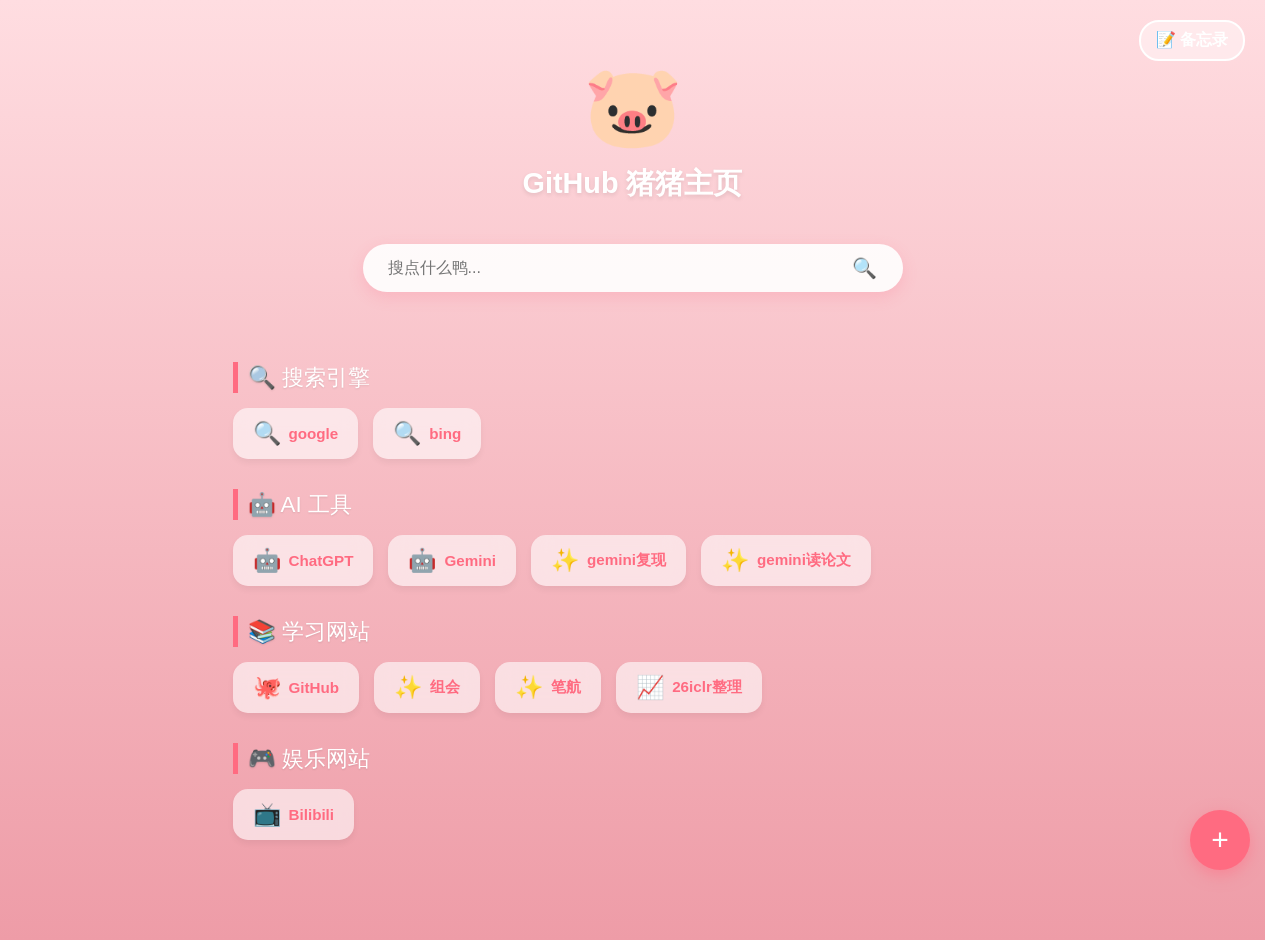
==== index.html @ bd5a1b28 "Update index.html" ====
<!DOCTYPE html>
<html lang="zh-CN">
<head>
    <meta charset="UTF-8">
    <meta name="viewport" content="width=device-width, initial-scale=1.0">
    <title>我的猪猪导航 🐷</title>
    <link rel="stylesheet" href="css/style.css">
</head>
<body>

    <a href="memo.html" class="nav-link-btn">📝 备忘录</a>

    <div class="header-section">
        <div class="piggy-icon" id="piggy" onclick="triggerPigRain()">🐷</div>
        <h1>GitHub 猪猪主页</h1>
    </div>

    <form action="https://www.baidu.com/s" target="_blank" class="search-box">
        <input type="text" name="wd" class="search-input" placeholder="搜点什么鸭..." autocomplete="off">
        <button type="submit" class="search-btn">🔍</button>
    </form>

    <div id="main-container">
        <p style="color: #fff; text-align: center;">正在连接猪猪星球...</p>
    </div>

    <button class="add-btn" onclick="openModal()">+</button>

    <div class="modal-overlay" id="addModal">
        <div class="modal">
            <h2>添加新传送门 🚪</h2>
            <div class="input-group">
                <label>选择分类</label>
                <select id="categorySelect"></select>
            </div>
            <div class="input-group">
                <label>网站名称</label>
                <input type="text" id="siteName" placeholder="例如：B站">
            </div>
            <div class="input-group">
                <label>网址 (URL)</label>
                <input type="text" id="siteUrl" placeholder="https://...">
            </div>
            <div class="input-group">
                <label>图标 (Emoji)</label>
                <input type="text" id="siteIcon" placeholder="例如：📺" value="✨">
            </div>
            <div class="input-group" id="tokenGroup" style="display:none;">
                <label>GitHub Token (首次需要)</label>
                <input type="password" id="ghToken" placeholder="ghp_xxxx...">
            </div>
            <div id="status-msg"></div>
            <div class="modal-buttons">
                <button class="btn btn-cancel" onclick="closeModal()">取消</button>
                <button class="btn btn-confirm" onclick="saveToGithub()">保存 🚀</button>
            </div>
        </div>
    </div>

    <script src="js/main.js"></script>
</body>
</html>
---- css/style.css ----
/* --- 全局基础样式 --- */
html { scrollbar-gutter: stable; }
body, html {
    margin: 0; padding: 0; width: 100%; min-height: 100%;
    background: linear-gradient(180deg, #ffdde1 0%, #ee9ca7 100%);
    font-family: 'Microsoft YaHei', sans-serif;
    display: flex; flex-direction: column; align-items: center;
    overflow-x: hidden;
}

/* --- 通用动画 --- */
@keyframes bounce { 0%, 20%, 50%, 80%, 100% {transform: translateY(0);} 40% {transform: translateY(-20px);} 60% {transform: translateY(-10px);} }
@keyframes fall { to { transform: translateY(110vh) rotate(360deg); } }
@keyframes popIn { from { opacity: 0; transform: scale(0.8); } to { opacity: 1; transform: scale(1); } }

/* --- 头部组件 --- */
.header-section { text-align: center; margin-top: 60px; margin-bottom: 30px; z-index: 10; position: relative; }
.piggy-icon { font-size: 80px; display: inline-block; cursor: pointer; transition: transform 0.2s; animation: bounce 2s infinite; user-select: none; }
.piggy-icon:active { transform: scale(0.9); }
h1 { color: #fff; margin: 10px 0; font-size: 1.8em; text-shadow: 0 2px 4px rgba(0,0,0,0.1); }

/* --- 导航跳转按钮 --- */
.nav-link-btn {
    position: absolute; top: 20px; right: 20px;
    background: rgba(255, 255, 255, 0.4); border: 2px solid white;
    padding: 8px 15px; border-radius: 20px; text-decoration: none;
    color: white; font-weight: bold; transition: all 0.3s; z-index: 100;
}
.nav-link-btn:hover { background: white; color: #ff6b81; transform: translateY(-2px); }

/* --- 搜索框 --- */
.search-box {
    background: rgba(255, 255, 255, 0.9); padding: 10px 20px; border-radius: 50px;
    box-shadow: 0 5px 15px rgba(255, 105, 135, 0.2); display: flex; align-items: center;
    width: 90%; max-width: 500px; margin-bottom: 40px; z-index: 10; position: relative;
}
.search-input { border: none; background: transparent; outline: none; font-size: 16px; flex-grow: 1; padding: 5px; color: #555; }
.search-btn { background: none; border: none; cursor: pointer; font-size: 20px; }

/* --- 链接卡片与分类 --- */
#main-container { width: 90%; max-width: 800px; padding-bottom: 100px; z-index: 10; position: relative; }
.category-title {
    color: #fff; font-size: 1.4em; margin-top: 30px; margin-bottom: 15px;
    padding-left: 10px; border-left: 5px solid #ff6b81; text-shadow: 0 1px 2px rgba(0,0,0,0.1);
}
.links-grid { display: flex; flex-wrap: wrap; gap: 15px; }
.link-card {
    background: rgba(255, 255, 255, 0.6); backdrop-filter: blur(10px);
    padding: 12px 20px; border-radius: 15px; text-decoration: none;
    color: #ff6b81; font-weight: bold; display: flex; align-items: center;
    gap: 8px; transition: all 0.3s ease; box-shadow: 0 4px 6px rgba(0,0,0,0.05); font-size: 0.95em;
}
.link-card:hover { transform: translateY(-3px); background: rgba(255, 255, 255, 0.95); }

/* --- 弹窗与按钮 --- */
.add-btn {
    position: fixed; bottom: 30px; right: 30px; width: 60px; height: 60px;
    background: #ff6b81; color: white; border-radius: 50%; font-size: 30px; border: none;
    box-shadow: 0 5px 15px rgba(255, 107, 129, 0.5); cursor: pointer; transition: transform 0.3s; z-index: 100;
}
.add-btn:hover { transform: scale(1.1) rotate(90deg); }
.modal-overlay {
    position: fixed; top: 0; left: 0; width: 100%; height: 100%; background: rgba(0,0,0,0.5);
    display: none; justify-content: center; align-items: center; z-index: 200; backdrop-filter: blur(5px);
}
.modal {
    background: white; padding: 30px; border-radius: 20px; width: 90%; max-width: 400px;
    box-shadow: 0 10px 30px rgba(0,0,0,0.2); animation: popIn 0.3s ease;
}
.modal h2 { margin-top: 0; color: #ff6b81; text-align: center; }
.input-group { margin-bottom: 15px; }
.input-group label { display: block; margin-bottom: 5px; color: #666; font-size: 0.9em; }
.input-group input, .input-group select { 
    width: 100%; padding: 10px; border: 2px solid #eee; border-radius: 10px; box-sizing: border-box; 
    font-family: inherit; font-size: 14px;
}
.input-group input:focus, .input-group select:focus { border-color: #ff6b81; outline: none; }
.modal-buttons { display: flex; gap: 10px; margin-top: 20px; }
.btn { flex: 1; padding: 10px; border: none; border-radius: 10px; cursor: pointer; font-weight: bold; }
.btn-confirm { background: #ff6b81; color: white; }
.btn-cancel { background: #eee; color: #666; }
#status-msg { text-align: center; color: #ff6b81; margin-top: 10px; font-size: 0.9em; min-height: 1.2em;}

/* --- 下落特效 --- */
.falling-item { position: fixed; top: -50px; user-select: none; pointer-events: none; z-index: -1; animation: fall linear forwards; }
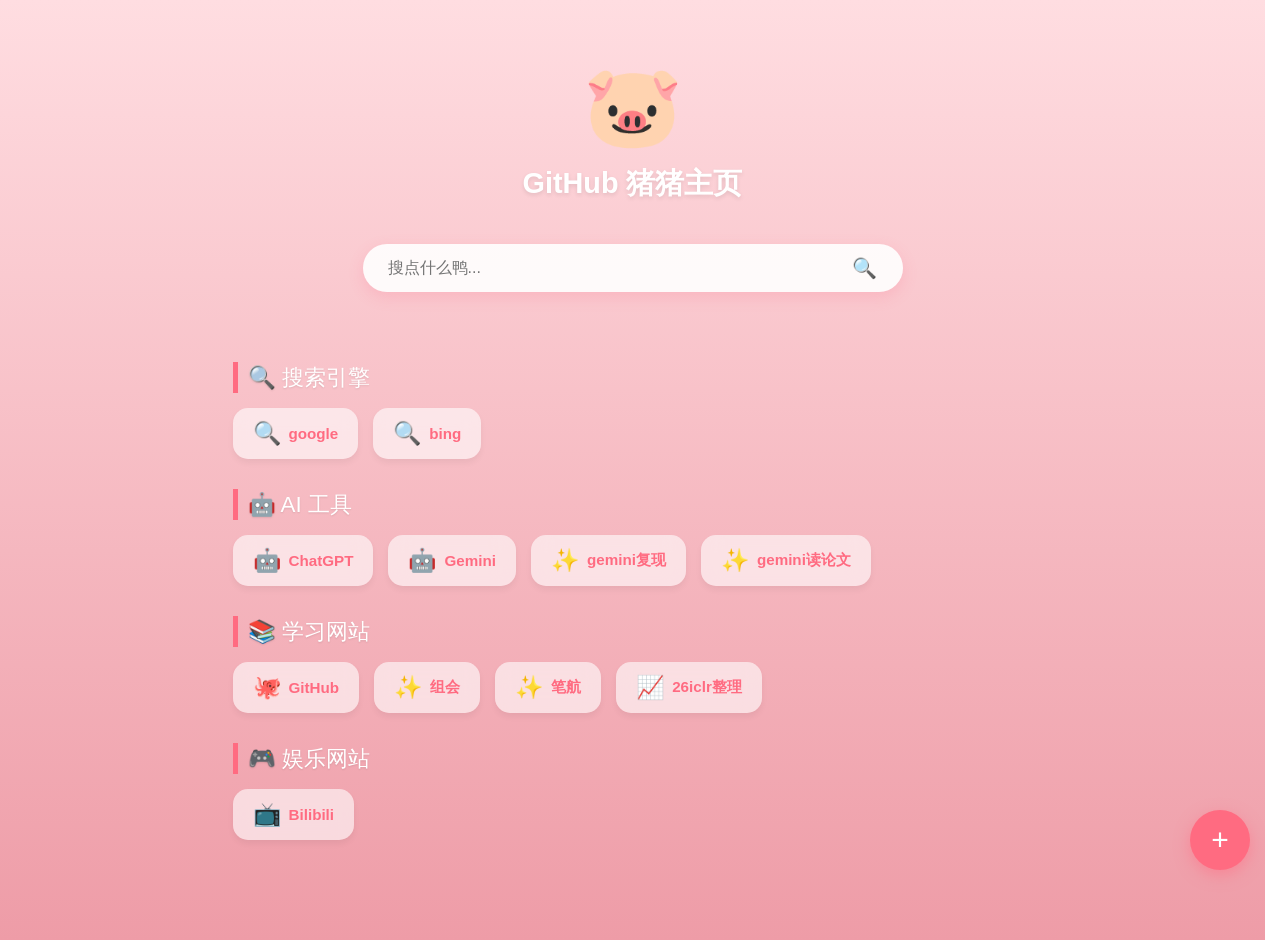
==== commit 3507f67c: "Update index.html" ====
--- a/index.html
+++ b/index.html
@@ -7,8 +7,6 @@
     <link rel="stylesheet" href="css/style.css">
 </head>
 <body>
-
-    <a href="memo.html" class="nav-link-btn">📝 备忘录</a>
 
     <div class="header-section">
         <div class="piggy-icon" id="piggy" onclick="triggerPigRain()">🐷</div>
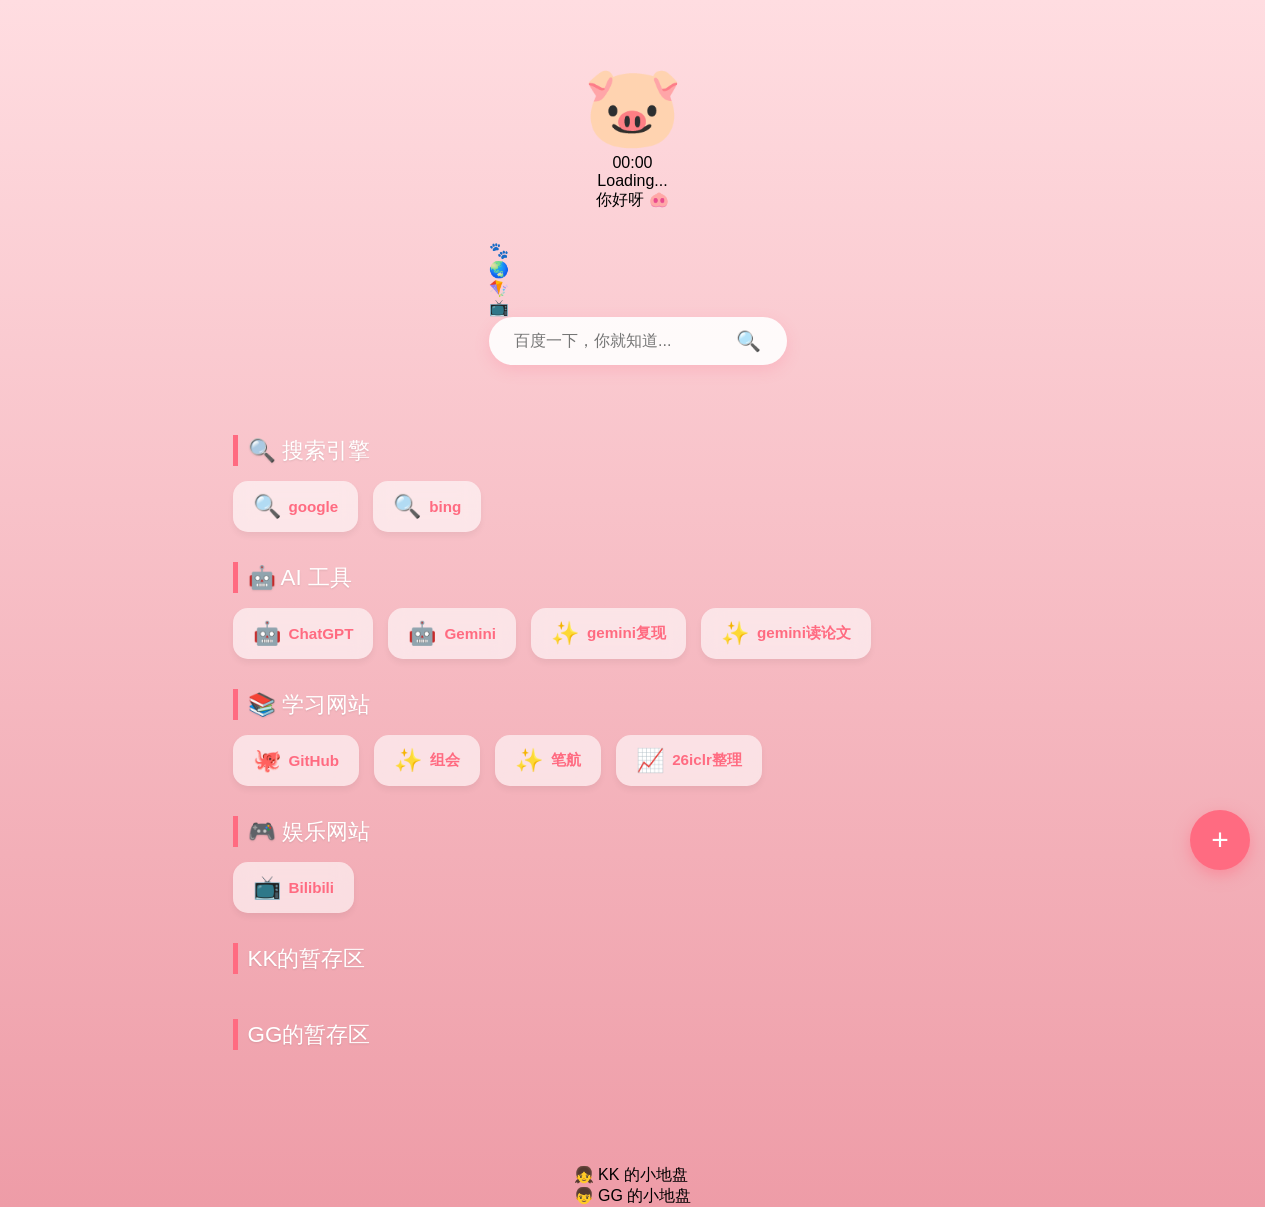
==== commit 8270dade: "Update index.html" ====
--- a/index.html
+++ b/index.html
@@ -10,18 +10,44 @@
 
     <div class="header-section">
         <div class="piggy-icon" id="piggy" onclick="triggerPigRain()">🐷</div>
-        <h1>GitHub 猪猪主页</h1>
+        <div class="clock-container">
+            <div class="time-text" id="clock-time">00:00</div>
+            <div class="date-text" id="clock-date">Loading...</div>
+            <div class="greeting-text" id="clock-greet">你好呀 🐽</div>
+        </div>
     </div>
 
-    <form action="https://www.baidu.com/s" target="_blank" class="search-box">
-        <input type="text" name="wd" class="search-input" placeholder="搜点什么鸭..." autocomplete="off">
-        <button type="submit" class="search-btn">🔍</button>
-    </form>
+    <div class="search-wrapper">
+        <div class="search-tabs">
+            <div class="search-tab active" onclick="setSearch('baidu')" title="百度">🐾</div>
+            <div class="search-tab" onclick="setSearch('google')" title="Google">🌏</div>
+            <div class="search-tab" onclick="setSearch('bing')" title="Bing">🪁</div>
+            <div class="search-tab" onclick="setSearch('bilibili')" title="B站">📺</div>
+        </div>
+        
+        <form id="search-form" action="https://www.baidu.com/s" target="_blank" class="search-box">
+            <input type="text" id="search-input" name="wd" class="search-input" placeholder="百度一下，你就知道..." autocomplete="off">
+            <button type="submit" class="search-btn">🔍</button>
+        </form>
+    </div>
 
     <div id="main-container">
         <p style="color: #fff; text-align: center;">正在连接猪猪星球...</p>
     </div>
 
+    <div class="split-section">
+        <div class="zone-card">
+            <div class="zone-title">👧 KK 的小地盘</div>
+            <div class="links-grid" id="grid-kk">
+                </div>
+        </div>
+        
+        <div class="zone-card">
+            <div class="zone-title">👦 GG 的小地盘</div>
+            <div class="links-grid" id="grid-gg">
+                </div>
+        </div>
+    </div>
     <button class="add-btn" onclick="openModal()">+</button>
 
     <div class="modal-overlay" id="addModal">
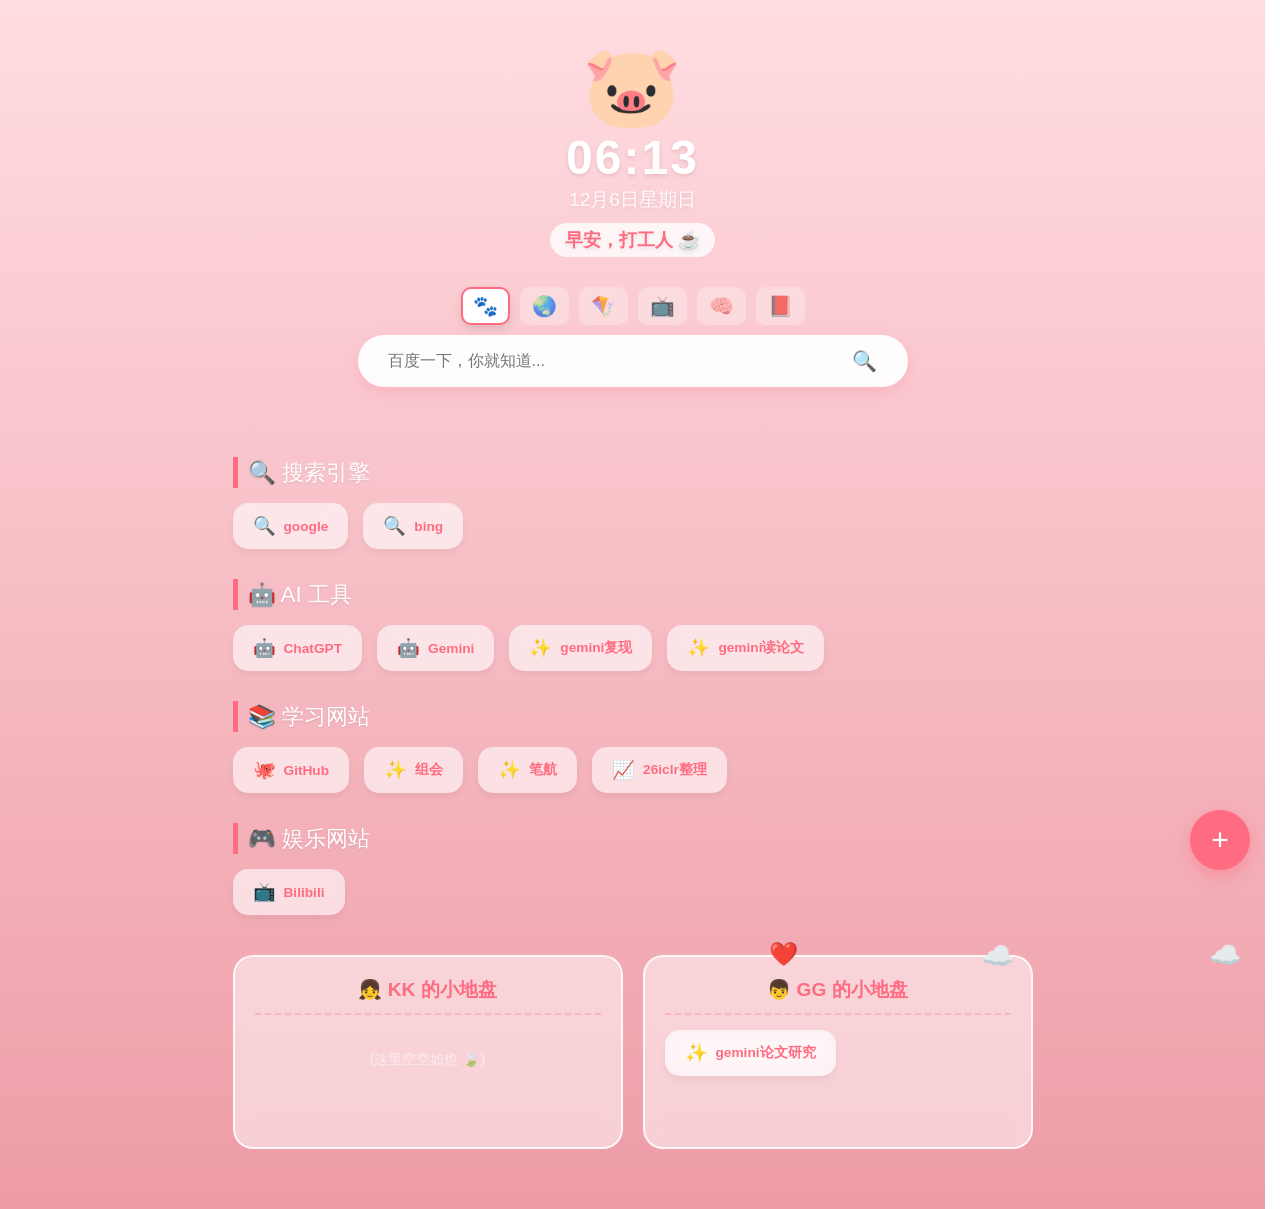
==== commit d68ba19c: "Update index.html" ====
--- a/index.html
+++ b/index.html
@@ -23,6 +23,8 @@
             <div class="search-tab" onclick="setSearch('google')" title="Google">🌏</div>
             <div class="search-tab" onclick="setSearch('bing')" title="Bing">🪁</div>
             <div class="search-tab" onclick="setSearch('bilibili')" title="B站">📺</div>
+            <div class="search-tab" onclick="setSearch('zhihu')" title="知乎">🧠</div>
+            <div class="search-tab" onclick="setSearch('xhs')" title="小红书">📕</div>
         </div>
         
         <form id="search-form" action="https://www.baidu.com/s" target="_blank" class="search-box">
--- a/css/style.css
+++ b/css/style.css
@@ -13,67 +13,42 @@
 @keyframes fall { to { transform: translateY(110vh) rotate(360deg); } }
 @keyframes popIn { from { opacity: 0; transform: scale(0.8); } to { opacity: 1; transform: scale(1); } }
 
-/* --- 头部组件 --- */
-.header-section { text-align: center; margin-top: 60px; margin-bottom: 30px; z-index: 10; position: relative; }
+/* --- 头部组件 & 时钟 --- */
+.header-section { text-align: center; margin-top: 40px; margin-bottom: 20px; z-index: 10; position: relative; }
 .piggy-icon { font-size: 80px; display: inline-block; cursor: pointer; transition: transform 0.2s; animation: bounce 2s infinite; user-select: none; }
 .piggy-icon:active { transform: scale(0.9); }
-h1 { color: #fff; margin: 10px 0; font-size: 1.8em; text-shadow: 0 2px 4px rgba(0,0,0,0.1); }
+.clock-container { color: white; text-shadow: 0 2px 4px rgba(0,0,0,0.1); margin-bottom: 10px; }
+.time-text { font-size: 3em; font-weight: bold; letter-spacing: 2px; line-height: 1; }
+.date-text { font-size: 1.2em; opacity: 0.9; margin-top: 5px; }
+.greeting-text { font-size: 1.1em; color: #ff6b81; background: rgba(255,255,255,0.8); padding: 5px 15px; border-radius: 20px; display: inline-block; margin-top: 10px; font-weight: bold; }
 
-/* --- 导航跳转按钮 --- */
-.nav-link-btn {
-    position: absolute; top: 20px; right: 20px;
-    background: rgba(255, 255, 255, 0.4); border: 2px solid white;
-    padding: 8px 15px; border-radius: 20px; text-decoration: none;
-    color: white; font-weight: bold; transition: all 0.3s; z-index: 100;
-}
-.nav-link-btn:hover { background: white; color: #ff6b81; transform: translateY(-2px); }
-
-/* --- 搜索框 --- */
-.search-box {
-    background: rgba(255, 255, 255, 0.9); padding: 10px 20px; border-radius: 50px;
-    box-shadow: 0 5px 15px rgba(255, 105, 135, 0.2); display: flex; align-items: center;
-    width: 90%; max-width: 500px; margin-bottom: 40px; z-index: 10; position: relative;
-}
+/* --- 搜索框 & 切换器 --- */
+.search-wrapper { width: 90%; max-width: 550px; display: flex; flex-direction: column; align-items: center; z-index: 10; margin-bottom: 40px; }
+.search-tabs { display: flex; gap: 10px; margin-bottom: 10px; }
+.search-tab { cursor: pointer; opacity: 0.7; transition: all 0.3s; background: rgba(255,255,255,0.4); padding: 5px 10px; border-radius: 10px; font-size: 20px; border: 2px solid transparent; }
+.search-tab:hover { opacity: 1; transform: translateY(-2px); }
+.search-tab.active { opacity: 1; background: white; border-color: #ff6b81; box-shadow: 0 4px 10px rgba(0,0,0,0.1); }
+.search-box { background: rgba(255, 255, 255, 0.95); padding: 12px 25px; border-radius: 50px; box-shadow: 0 5px 15px rgba(255, 105, 135, 0.2); display: flex; align-items: center; width: 100%; box-sizing: border-box; transition: transform 0.3s; }
+.search-box:focus-within { transform: scale(1.02); box-shadow: 0 8px 20px rgba(255, 105, 135, 0.3); }
 .search-input { border: none; background: transparent; outline: none; font-size: 16px; flex-grow: 1; padding: 5px; color: #555; }
-.search-btn { background: none; border: none; cursor: pointer; font-size: 20px; }
+.search-btn { background: none; border: none; cursor: pointer; font-size: 20px; color: #ff6b81; }
 
 /* --- 链接卡片与分类 --- */
-#main-container { width: 90%; max-width: 800px; padding-bottom: 100px; z-index: 10; position: relative; }
-.category-title {
-    color: #fff; font-size: 1.4em; margin-top: 30px; margin-bottom: 15px;
-    padding-left: 10px; border-left: 5px solid #ff6b81; text-shadow: 0 1px 2px rgba(0,0,0,0.1);
-}
+#main-container { width: 90%; max-width: 800px; z-index: 10; position: relative; }
+.category-title { color: #fff; font-size: 1.4em; margin-top: 30px; margin-bottom: 15px; padding-left: 10px; border-left: 5px solid #ff6b81; text-shadow: 0 1px 2px rgba(0,0,0,0.1); }
 .links-grid { display: flex; flex-wrap: wrap; gap: 15px; }
-.link-card {
-    background: rgba(255, 255, 255, 0.6); backdrop-filter: blur(10px);
-    padding: 12px 20px; border-radius: 15px; text-decoration: none;
-    color: #ff6b81; font-weight: bold; display: flex; align-items: center;
-    gap: 8px; transition: all 0.3s ease; box-shadow: 0 4px 6px rgba(0,0,0,0.05); font-size: 0.95em;
-}
+.link-card { background: rgba(255, 255, 255, 0.6); backdrop-filter: blur(10px); padding: 12px 20px; border-radius: 15px; text-decoration: none; color: #ff6b81; font-weight: bold; display: flex; align-items: center; gap: 8px; transition: all 0.3s ease; box-shadow: 0 4px 6px rgba(0,0,0,0.05); font-size: 0.95em; }
 .link-card:hover { transform: translateY(-3px); background: rgba(255, 255, 255, 0.95); }
 
 /* --- 弹窗与按钮 --- */
-.add-btn {
-    position: fixed; bottom: 30px; right: 30px; width: 60px; height: 60px;
-    background: #ff6b81; color: white; border-radius: 50%; font-size: 30px; border: none;
-    box-shadow: 0 5px 15px rgba(255, 107, 129, 0.5); cursor: pointer; transition: transform 0.3s; z-index: 100;
-}
+.add-btn { position: fixed; bottom: 30px; right: 30px; width: 60px; height: 60px; background: #ff6b81; color: white; border-radius: 50%; font-size: 30px; border: none; box-shadow: 0 5px 15px rgba(255, 107, 129, 0.5); cursor: pointer; transition: transform 0.3s; z-index: 100; }
 .add-btn:hover { transform: scale(1.1) rotate(90deg); }
-.modal-overlay {
-    position: fixed; top: 0; left: 0; width: 100%; height: 100%; background: rgba(0,0,0,0.5);
-    display: none; justify-content: center; align-items: center; z-index: 200; backdrop-filter: blur(5px);
-}
-.modal {
-    background: white; padding: 30px; border-radius: 20px; width: 90%; max-width: 400px;
-    box-shadow: 0 10px 30px rgba(0,0,0,0.2); animation: popIn 0.3s ease;
-}
+.modal-overlay { position: fixed; top: 0; left: 0; width: 100%; height: 100%; background: rgba(0,0,0,0.5); display: none; justify-content: center; align-items: center; z-index: 200; backdrop-filter: blur(5px); }
+.modal { background: white; padding: 30px; border-radius: 20px; width: 90%; max-width: 400px; box-shadow: 0 10px 30px rgba(0,0,0,0.2); animation: popIn 0.3s ease; }
 .modal h2 { margin-top: 0; color: #ff6b81; text-align: center; }
 .input-group { margin-bottom: 15px; }
 .input-group label { display: block; margin-bottom: 5px; color: #666; font-size: 0.9em; }
-.input-group input, .input-group select { 
-    width: 100%; padding: 10px; border: 2px solid #eee; border-radius: 10px; box-sizing: border-box; 
-    font-family: inherit; font-size: 14px;
-}
+.input-group input, .input-group select { width: 100%; padding: 10px; border: 2px solid #eee; border-radius: 10px; box-sizing: border-box; font-family: inherit; font-size: 14px; }
 .input-group input:focus, .input-group select:focus { border-color: #ff6b81; outline: none; }
 .modal-buttons { display: flex; gap: 10px; margin-top: 20px; }
 .btn { flex: 1; padding: 10px; border: none; border-radius: 10px; cursor: pointer; font-weight: bold; }
@@ -81,5 +56,20 @@
 .btn-cancel { background: #eee; color: #666; }
 #status-msg { text-align: center; color: #ff6b81; margin-top: 10px; font-size: 0.9em; min-height: 1.2em;}
 
-/* --- 下落特效 --- */
-.falling-item { position: fixed; top: -50px; user-select: none; pointer-events: none; z-index: -1; animation: fall linear forwards; }
+/* --- 🔥 核心修复：下落特效层级 --- */
+.falling-item { 
+    position: fixed; 
+    top: -50px; 
+    z-index: 99999; /* 层级调到最高，保证在最前面 */
+    pointer-events: none; /* 鼠标穿透 */
+    user-select: none; 
+    animation: fall linear forwards; 
+}
+
+/* --- 🔥 新增：KK & GG 双栏布局样式 --- */
+.split-section { width: 90%; max-width: 800px; display: flex; gap: 20px; margin-top: 40px; margin-bottom: 60px; z-index: 10; position: relative; }
+.zone-card { flex: 1; background: rgba(255, 255, 255, 0.5); backdrop-filter: blur(10px); border-radius: 20px; padding: 20px; border: 2px solid rgba(255, 255, 255, 0.8); transition: transform 0.3s; min-height: 150px; }
+.zone-card:hover { transform: translateY(-5px); background: rgba(255, 255, 255, 0.6); box-shadow: 0 10px 20px rgba(0,0,0,0.1); }
+.zone-title { text-align: center; font-size: 1.2em; font-weight: bold; color: #ff6b81; margin-bottom: 15px; padding-bottom: 10px; border-bottom: 2px dashed rgba(255, 107, 129, 0.3); }
+/* 手机端适配：上下排列 */
+@media (max-width: 600px) { .split-section { flex-direction: column; } }
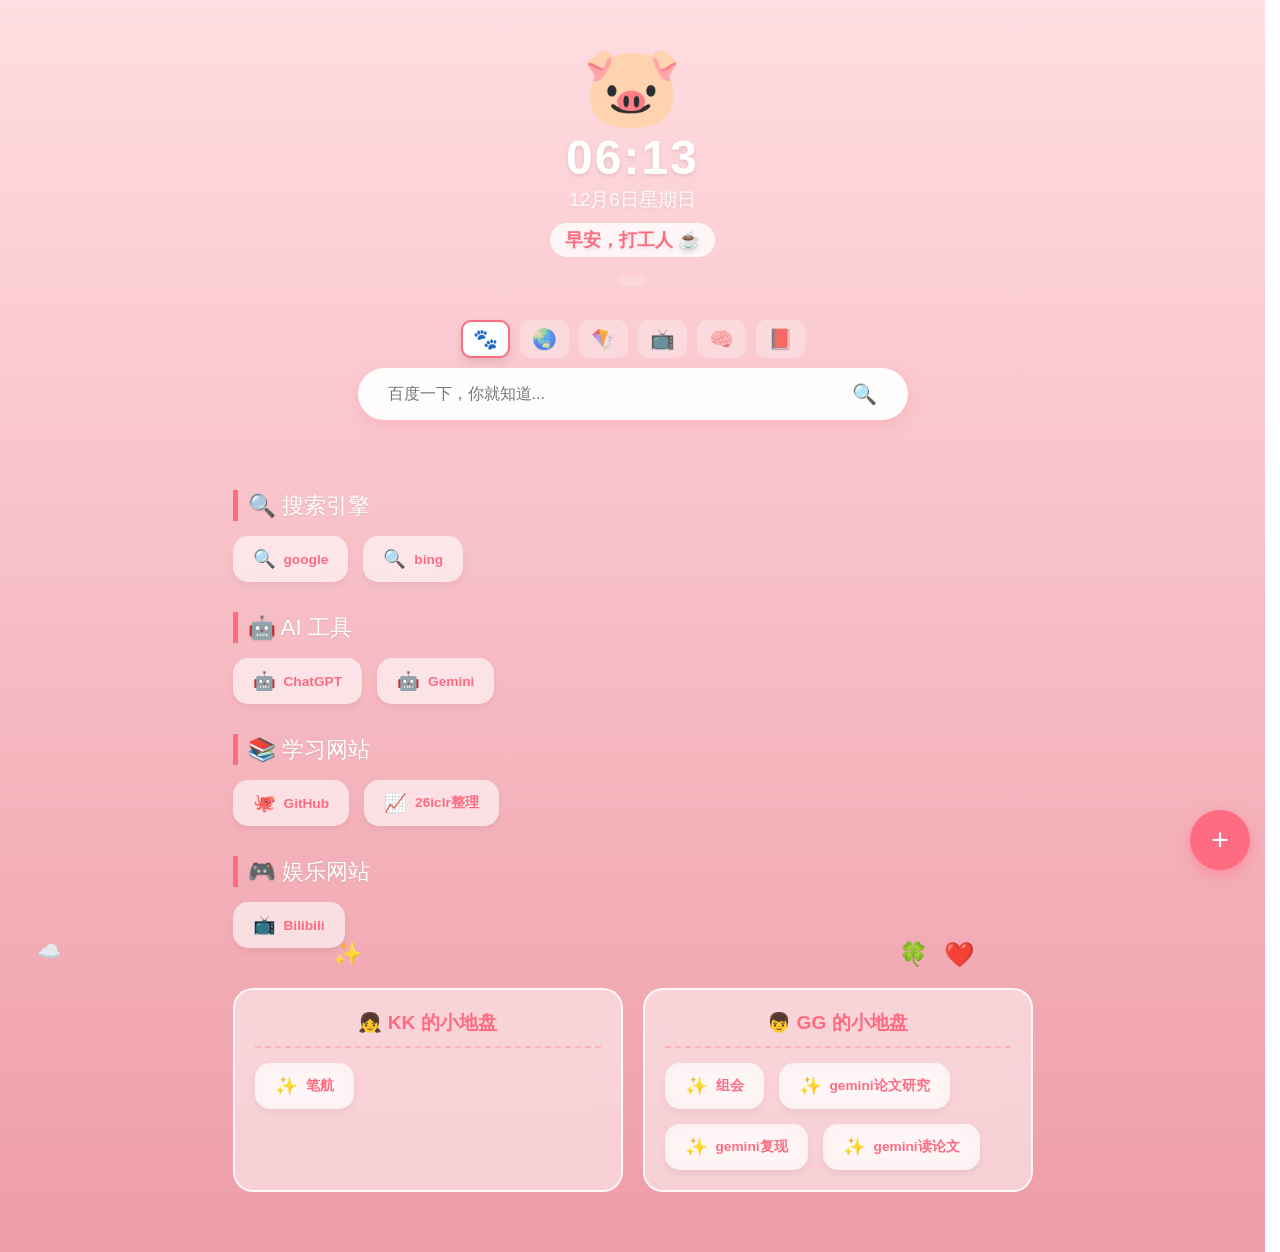
==== commit 6c85cb70: "Update index.html" ====
--- a/index.html
+++ b/index.html
@@ -14,6 +14,13 @@
             <div class="time-text" id="clock-time">00:00</div>
             <div class="date-text" id="clock-date">Loading...</div>
             <div class="greeting-text" id="clock-greet">你好呀 🐽</div>
+            
+            <div class="love-container" style="margin-top: 15px; color: white; text-shadow: 0 1px 2px rgba(0,0,0,0.2);">
+                <div id="love-counter" style="font-size: 1.1em; font-weight: bold; margin-bottom: 8px;">
+                    </div>
+                <div id="daily-quote" style="font-size: 0.95em; opacity: 0.95; font-family: '楷体', cursive; background: rgba(255,255,255,0.2); padding: 5px 15px; border-radius: 15px; display: inline-block;">
+                    </div>
+            </div>
         </div>
     </div>
 
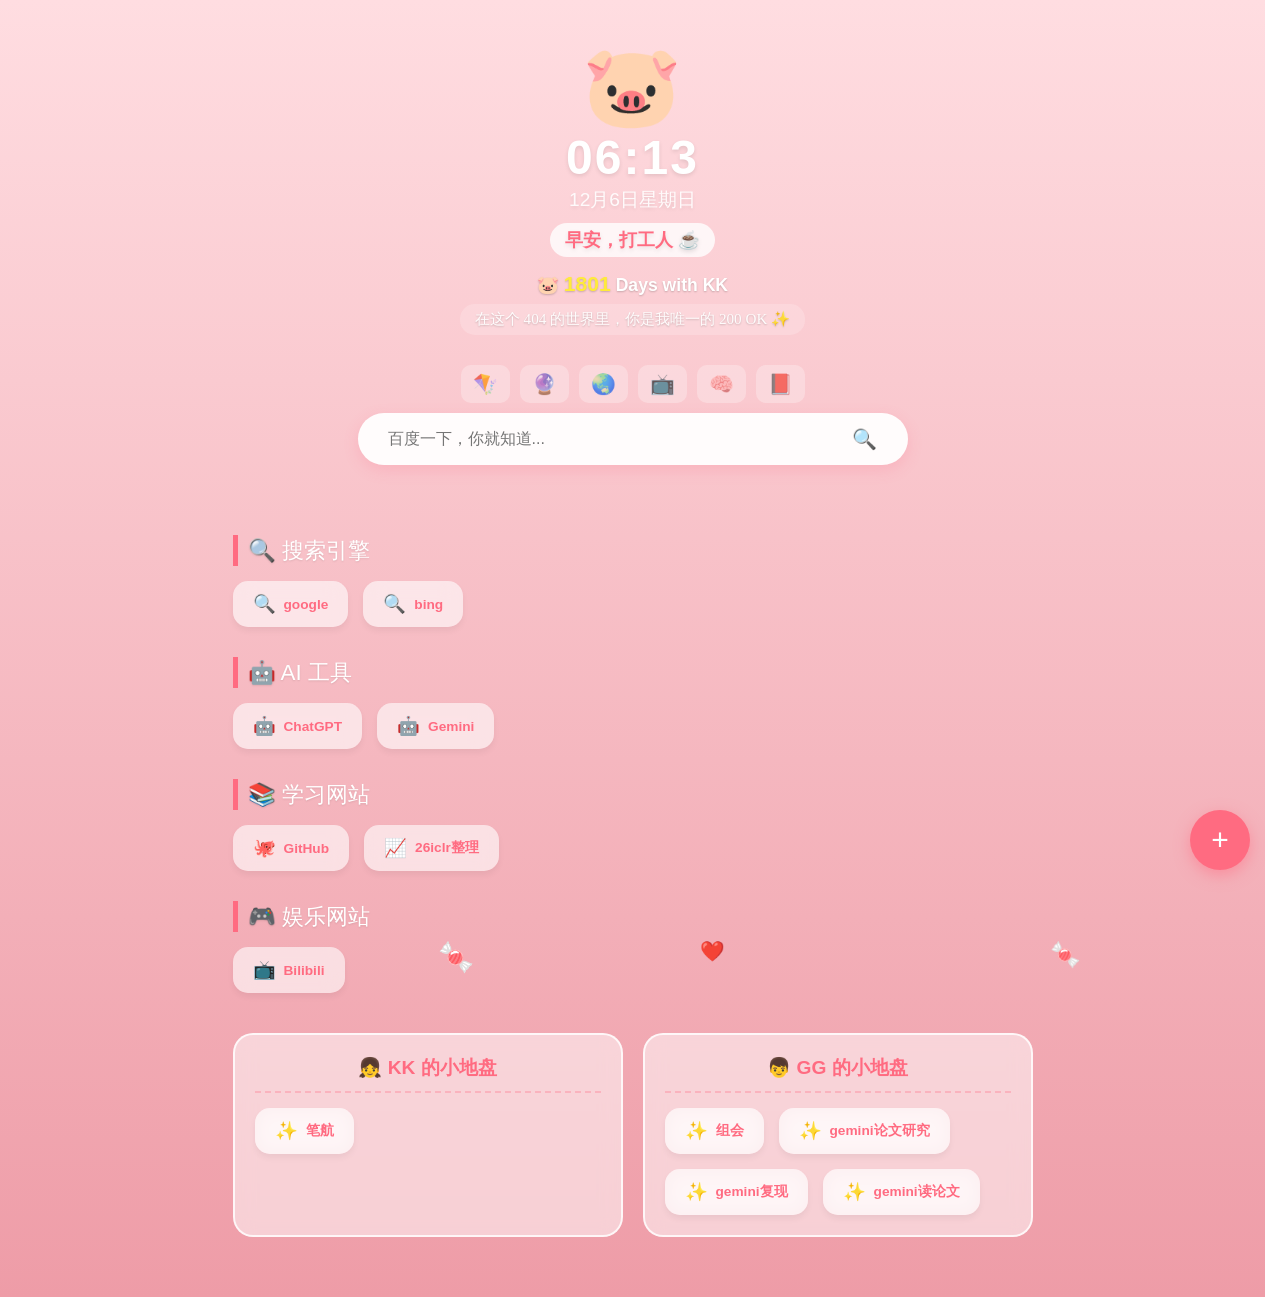
==== commit 22800bf5: "Update index.html" ====
--- a/index.html
+++ b/index.html
@@ -26,9 +26,9 @@
 
     <div class="search-wrapper">
         <div class="search-tabs">
-            <div class="search-tab active" onclick="setSearch('baidu')" title="百度">🐾</div>
+            <div class="search-tab" onclick="setSearch('bing')" title="Bing">🪁</div>
+            <div class="search-tab" onclick="setSearch('perplexity')" title="Perplexity">🔮</div>
             <div class="search-tab" onclick="setSearch('google')" title="Google">🌏</div>
-            <div class="search-tab" onclick="setSearch('bing')" title="Bing">🪁</div>
             <div class="search-tab" onclick="setSearch('bilibili')" title="B站">📺</div>
             <div class="search-tab" onclick="setSearch('zhihu')" title="知乎">🧠</div>
             <div class="search-tab" onclick="setSearch('xhs')" title="小红书">📕</div>
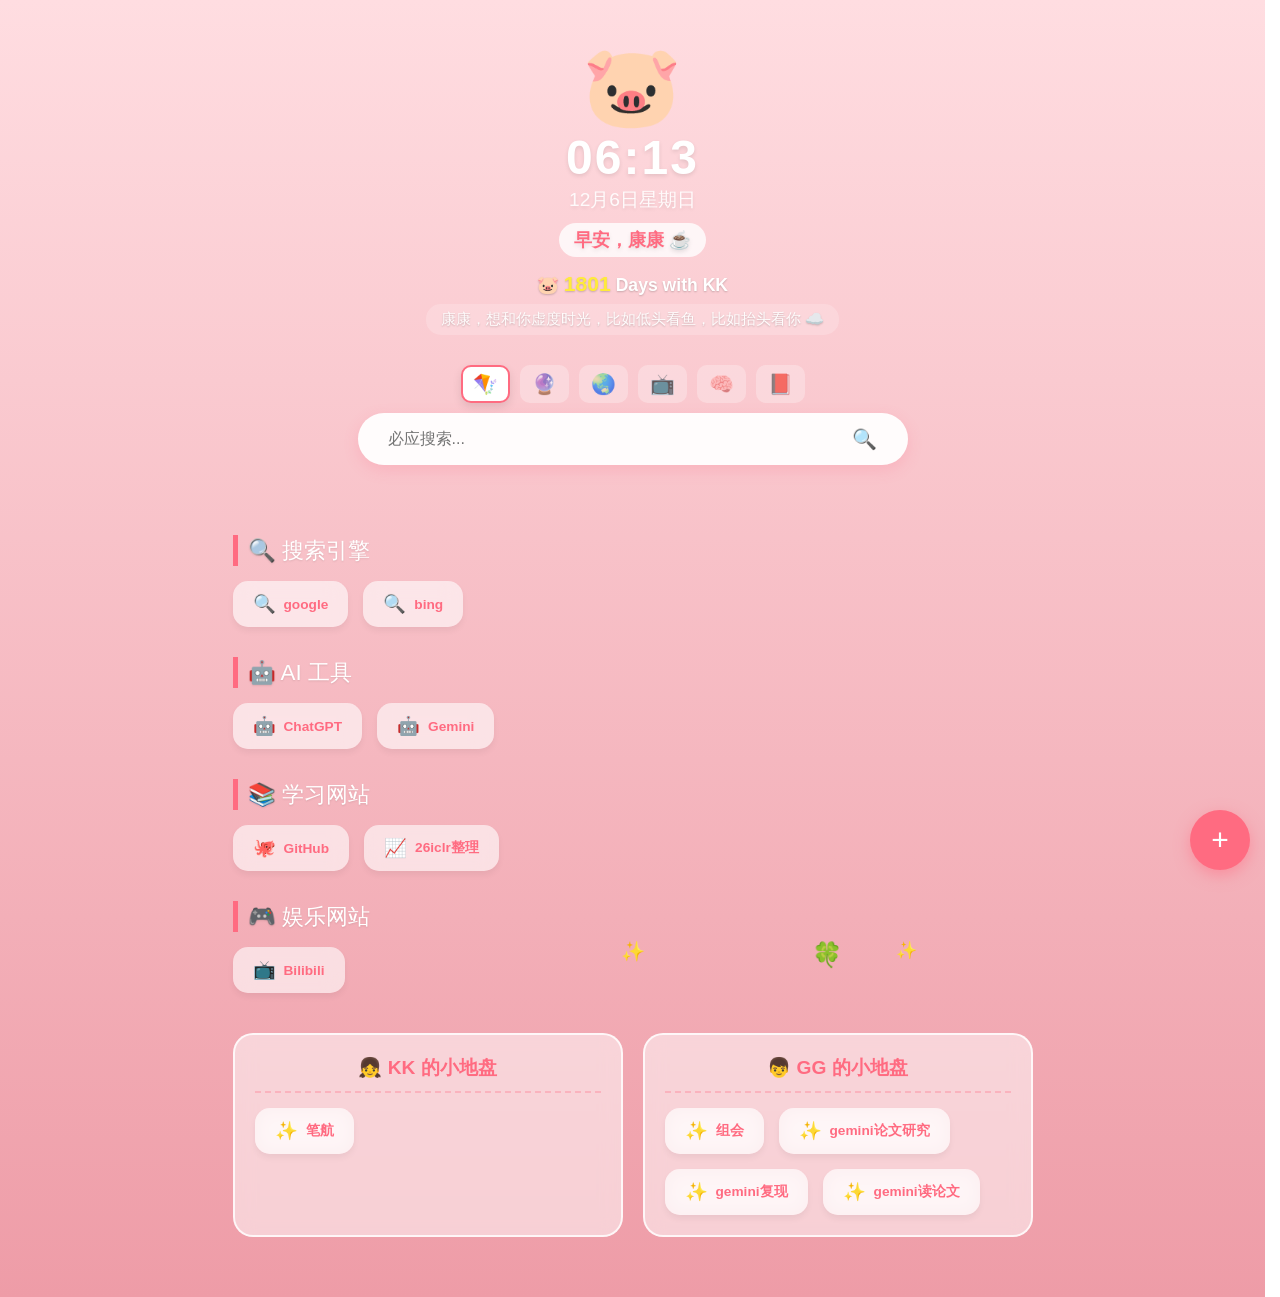
==== commit 4103f3ca: "Update index.html" ====
--- a/index.html
+++ b/index.html
@@ -26,7 +26,7 @@
 
     <div class="search-wrapper">
         <div class="search-tabs">
-            <div class="search-tab" onclick="setSearch('bing')" title="Bing">🪁</div>
+            <div class="search-tab active" onclick="setSearch('bing')" title="Bing">🪁</div>
             <div class="search-tab" onclick="setSearch('perplexity')" title="Perplexity">🔮</div>
             <div class="search-tab" onclick="setSearch('google')" title="Google">🌏</div>
             <div class="search-tab" onclick="setSearch('bilibili')" title="B站">📺</div>
@@ -34,8 +34,8 @@
             <div class="search-tab" onclick="setSearch('xhs')" title="小红书">📕</div>
         </div>
         
-        <form id="search-form" action="https://www.baidu.com/s" target="_blank" class="search-box">
-            <input type="text" id="search-input" name="wd" class="search-input" placeholder="百度一下，你就知道..." autocomplete="off">
+        <form id="search-form" action="https://www.bing.com/search" target="_blank" class="search-box">
+            <input type="text" id="search-input" name="q" class="search-input" placeholder="必应搜索..." autocomplete="off">
             <button type="submit" class="search-btn">🔍</button>
         </form>
     </div>
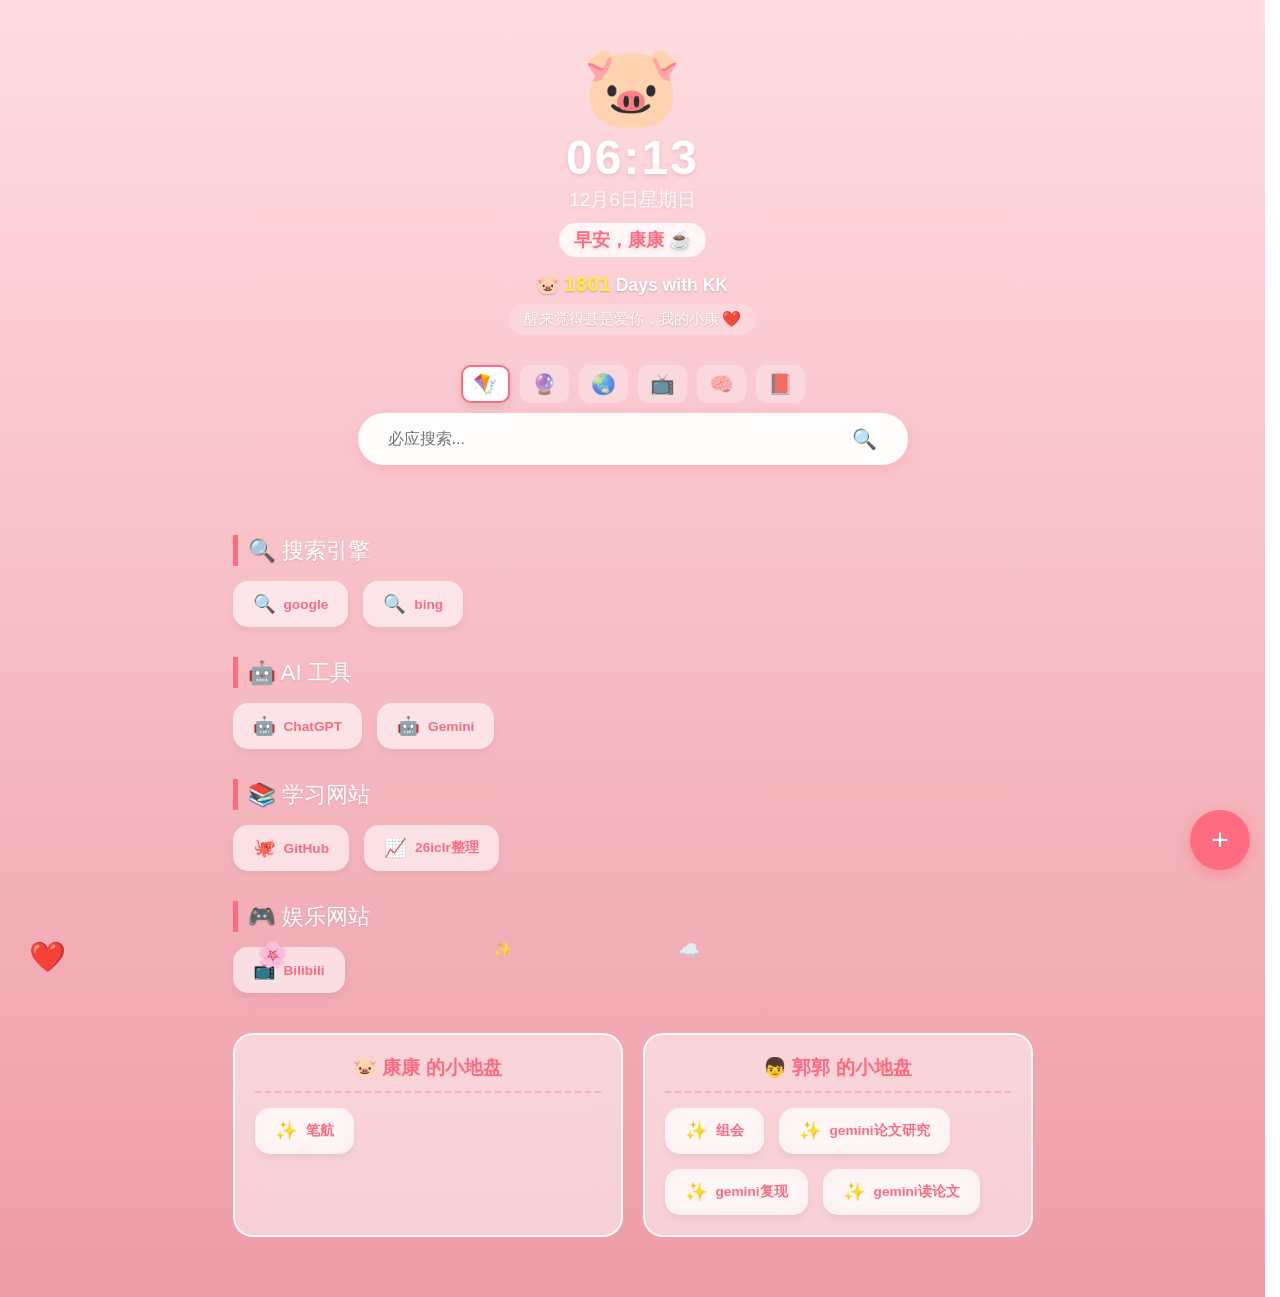
==== commit 30dd67d9: "Update index.html" ====
--- a/index.html
+++ b/index.html
@@ -46,13 +46,13 @@
 
     <div class="split-section">
         <div class="zone-card">
-            <div class="zone-title">👧 KK 的小地盘</div>
+            <div class="zone-title">🐷 康康 的小地盘</div>
             <div class="links-grid" id="grid-kk">
                 </div>
         </div>
         
         <div class="zone-card">
-            <div class="zone-title">👦 GG 的小地盘</div>
+            <div class="zone-title">👦 郭郭 的小地盘</div>
             <div class="links-grid" id="grid-gg">
                 </div>
         </div>
